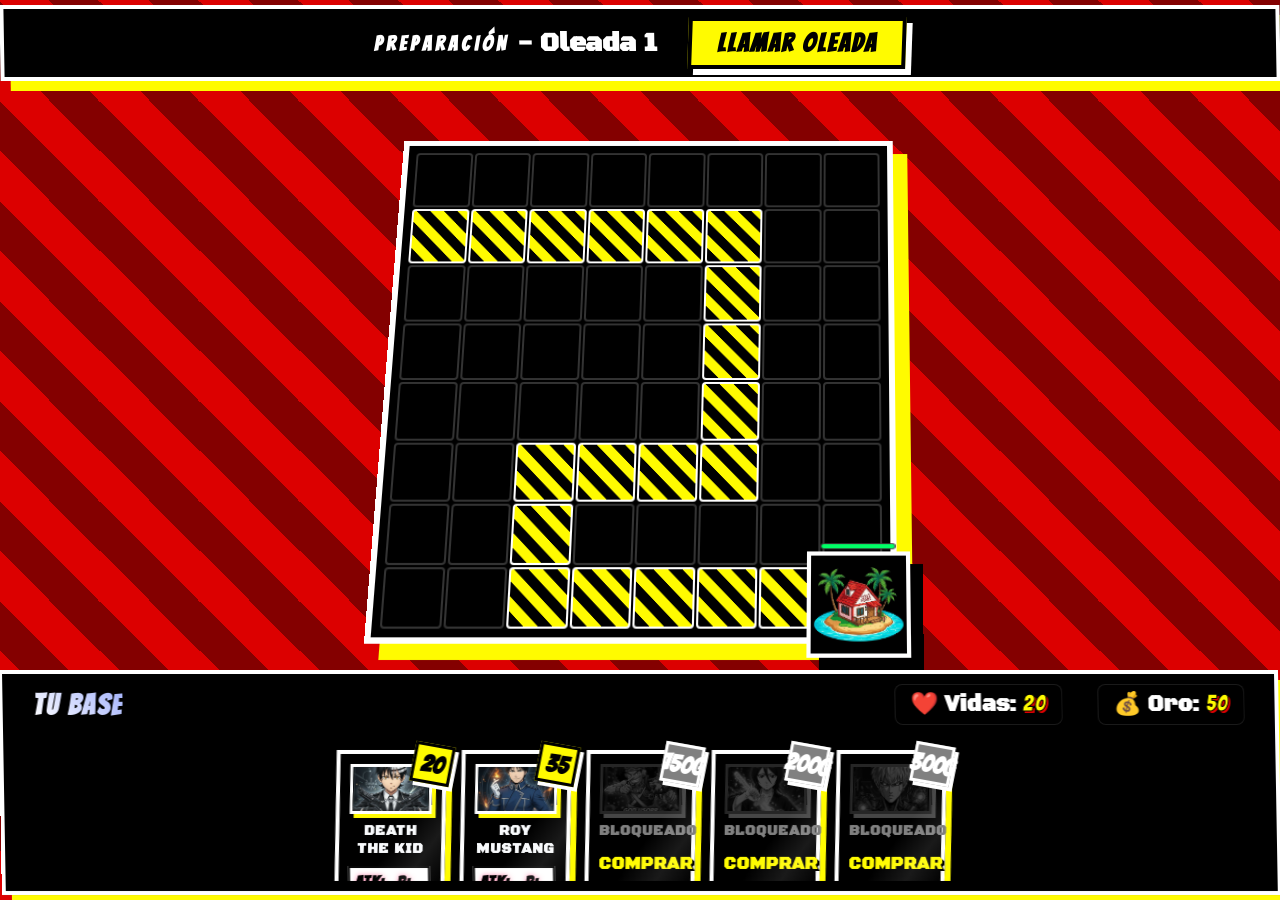
==== project/index.html @ 852def9b "parte 5" ====
<!DOCTYPE html>
<html lang="en">
<head>
    <meta charset="UTF-8">
    <meta name="viewport" content="width=device-width, initial-scale=1.0">
    <title>Anime Tower Defense Board</title>
    <!-- CSS imports -->
    <link rel="stylesheet" href="css/main.css">
    <link rel="stylesheet" href="css/ui.css">
    <link rel="stylesheet" href="css/board.css">
    <link rel="stylesheet" href="css/cards.css">
    <link href="https://fonts.googleapis.com/css2?family=Orbitron:wght@400;700&display=swap" rel="stylesheet">
</head>
<body>
    <div id="game-container">
        <!-- Status Bar (Top) -->
        <header id="status-bar" class="enemy-panel" style="justify-content:center;">
            <h2 id="turn-header" style="animation:none;">
                <span id="turn-indicator">Preparación</span> - Oleada <span id="wave-counter">1</span>
            </h2>
            <button id="btn-next-wave" class="btn-neon" style="margin-left: 30px;">Llamar Oleada</button>
        </header>

        <!-- Main Board -->
        <main id="board-area">
            <!-- Dynamic grid goes here -->
            <div id="grid-container" style="position: relative;">
                <!-- Absolute container for moving enemies & projectiles via CSS/JS -->
                <div id="entities-layer" style="position: absolute; top:0; left:0; width:100%; height:100%; pointer-events:none; z-index:15;"></div>
            </div>
        </main>

        <!-- Bottom Player (You) UI -->
        <footer id="player1-ui" class="player-panel ally-panel">
            <div class="player-header">
                <h2 class="player-name">Tu Base</h2>
                <div class="stats">
                    <p>❤️ Vidas: <span id="p1-hp">20</span></p>
                    <p>💰 Oro: <span id="p1-gold">50</span></p>
                </div>
            </div>
            <!-- Tienda de Torres -->
            <div id="hand-container" class="cards-hand"></div>
        </footer>
    </div>

    <!-- Dice Minigame Modal -->
    <div id="dice-modal" class="modal-overlay hidden">
        <div class="modal-content enemy-panel">
            <h2 class="player-name" style="text-align: center; margin-bottom: 20px;">Lanzamiento de Recompensa</h2>
            <div id="dice-container" class="dice">
                <div class="dice-face" id="dice-face">🎲</div>
            </div>
            <p id="dice-result-text" style="font-size: 1.5rem; text-align: center; margin: 20px 0; color: white; text-shadow: 2px 2px 0px var(--color-bg-dark);">Tu destino te aguarda...</p>
            <button id="btn-roll-dice" class="btn-neon" style="display: block; margin: 0 auto;">Lanzar Dado</button>
            <button id="btn-claim-reward" class="btn-neon hidden" style="display: none; margin: 0 auto; border-color: var(--color-neon-pink); color: var(--color-neon-pink);">Reclamar Botín</button>
        </div>
    </div>

    <!-- JS Core -->
    <script type="module" src="js/main.js"></script>
</body>
</html>
---- project/css/main.css ----
@import url('https://fonts.googleapis.com/css2?family=Bangers&display=swap');
@import url('https://fonts.googleapis.com/css2?family=Black+Ops+One&display=swap');

:root {
    --color-bg-dark: #dc0000; /* P5 Red */
    --color-neon-cyan: #ffffff; /* White High Contrast */
    --color-neon-pink: #000000; /* Pure Black Blocks */
    --color-neon-green: #fffb00; /* Electric Yellow */
    --color-neon-gold: #000000; 
    --color-text-main: #ffffff; /* Letras blancas para destacar en negro */
    --color-panel-bg: #000000; /* Paneles negros puros */
    
    --font-anime: 'Bangers', cursive;
    --font-body: 'Black Ops One', sans-serif;
}

* {
    margin: 0;
    padding: 0;
    box-sizing: border-box;
}

@keyframes slideStripe {
    0% { background-position: 0 0; }
    100% { background-position: 100px 100px; }
}

body {
    background-color: var(--color-bg-dark);
    /* Franjas negras diagonales en movimiento */
    background-image: repeating-linear-gradient(
        45deg,
        transparent,
        transparent 35px,
        rgba(0, 0, 0, 0.4) 35px,
        rgba(0, 0, 0, 0.4) 70px
    );
    background-size: 100px 100px;
    animation: slideStripe 3s linear infinite;
    color: var(--color-text-main);
    font-family: var(--font-body);
    font-size: 1.1rem;
    overflow: hidden; 
}

#game-container {
    display: flex;
    flex-direction: column;
    height: 100vh;
}
---- project/css/ui.css ----
/* css/ui.css */
.player-panel {
    display: flex;
    justify-content: space-between;
    align-items: center;
    padding: 10px 30px;
    background: var(--color-panel-bg);
    border: 4px solid white;
    box-shadow: 10px 10px 0px var(--color-neon-green);
    color: white;
    z-index: 10;
    position: relative;
    max-height: 25vh; /* Keep bottom panel compact */
    transform: skew(-1deg);
}

.enemy-panel {
    border: 4px solid white;
    background: var(--color-panel-bg);
    box-shadow: 10px 10px 0px var(--color-neon-green);
    color: white;
    border-radius: 0;
    transform: skew(1deg);
}

.ally-panel {
    border: 4px solid white;
    background: var(--color-panel-bg);
    box-shadow: 10px 10px 0px var(--color-neon-green);
    color: white;
    border-radius: 0;
    flex-direction: column;
    gap: 15px;
    transform: skew(1deg) translateY(-5px);
}

.player-header {
    width: 100%;
    display: flex;
    justify-content: space-between;
    align-items: center;
}

.player-name {
    font-family: var(--font-anime);
    font-size: 1.8rem;
    text-transform: uppercase;
    letter-spacing: 2px;
    background: linear-gradient(45deg, #fff, #a5b4fc);
    -webkit-background-clip: text;
    background-clip: text;
    -webkit-text-fill-color: transparent;
    color: transparent;
}

.stats p {
    font-size: 1.4rem;
    font-weight: 700;
    display: inline-block;
    margin-left: 30px;
    padding: 5px 15px;
    border-radius: 8px;
    background: rgba(0, 0, 0, 0.3);
    border: 1px solid rgba(255, 255, 255, 0.1);
    backdrop-filter: blur(5px);
}

.stats p span {
    color: var(--color-neon-green); /* Destacar stats en amarillo */
    font-size: 1.3rem;
    font-family: var(--font-anime);
    letter-spacing: 2px;
    -webkit-text-stroke: 1px black;
    text-shadow: 2px 2px 0px var(--color-bg-dark); /* Sombra roja */
}

#status-bar {
    display: flex;
    justify-content: space-between;
    align-items: center;
    padding: 8px 30px;
    margin: 5px 0;
}

#turn-indicator {
    font-family: var(--font-anime);
    font-size: 1.3rem;
    text-transform: uppercase;
    letter-spacing: 4px;
    animation: blinkText 2s infinite;
}

@keyframes blinkText {
    0%, 100% { opacity: 1; }
    50% { opacity: 0.7; }
}

.btn-neon {
    background: var(--color-neon-green);
    border: 4px solid black;
    color: black;
    padding: 8px 25px;
    font-family: var(--font-anime);
    font-size: 1.6rem;
    font-weight: 900;
    letter-spacing: 2px;
    cursor: pointer;
    transition: all 0.1s ease;
    border-radius: 0;
    box-shadow: 6px 6px 0px white; /* Sombra blanca de contraste */
    transform: skew(-3deg);
}

.btn-neon:hover {
    background: white;
    color: black;
    box-shadow: 2px 2px 0px white;
    transform: skew(-3deg) translate(4px, 4px);
}

/* Modales y Minijuego Gacha */
.modal-overlay {
    position: fixed;
    top: 0; left: 0; width: 100%; height: 100%;
    background: rgba(220, 0, 0, 0.8); /* Rojo agresivo */
    display: flex;
    justify-content: center;
    align-items: center;
    z-index: 1000;
    opacity: 1;
    transition: opacity 0.3s ease;
}

.modal-overlay.hidden {
    opacity: 0;
    pointer-events: none;
}

.modal-content {
    background: black; 
    padding: 40px;
    border-radius: 0;
    width: 450px;
    display: flex;
    flex-direction: column;
    border: 6px solid white;
    box-shadow: 15px 15px 0px white; /* Sombra blanca solicitada */
    transform: skew(-2deg);
    color: white;
}

.dice {
    font-size: 7rem;
    text-align: center;
    margin: 20px 0;
    cursor: pointer;
    transition: transform 0.2s;
    text-shadow: 0 4px 20px rgba(255, 255, 255, 0.3);
}

.dice.rolling {
    animation: shake 0.4s infinite linear;
}

@keyframes shake {
    0% { transform: translate(1px, 1px) rotate(0deg); }
    10% { transform: translate(-3px, -2px) rotate(-15deg); }
    20% { transform: translate(-5px, 0px) rotate(15deg); }
    30% { transform: translate(5px, 2px) rotate(0deg); }
    40% { transform: translate(1px, -1px) rotate(15deg); }
    50% { transform: translate(-1px, 2px) rotate(-15deg); }
    60% { transform: translate(-5px, 1px) rotate(0deg); }
    70% { transform: translate(5px, 1px) rotate(-15deg); }
    80% { transform: translate(-1px, -1px) rotate(15deg); }
    90% { transform: translate(1px, 2px) rotate(0deg); }
    100% { transform: translate(1px, -2px) rotate(-15deg); }
}
---- project/css/board.css ----
/* css/board.css */
#board-area {
    flex-grow: 1;
    display: flex;
    justify-content: center;
    align-items: center;
    padding: 10px;
    perspective: 1000px; /* 3D effect base */
    min-height: 0;
    overflow: hidden;
}

#grid-container {
    display: grid;
    grid-template-columns: repeat(8, min(6.5vh, 7.5vw, 70px));
    grid-template-rows: repeat(8, min(6.5vh, 7.5vw, 70px));
    gap: 2px;
    padding: 8px;
    background: #000000; /* Tablero completamente negro */
    border: 6px solid white;
    border-radius: 0;
    box-shadow: 15px 15px 0px var(--color-neon-green);
    transform: rotateX(10deg) skew(-2deg); /* Perspectiva agresiva */
    transition: transform 0.5s ease;
}

#grid-container:hover {
    transform: rotateX(0deg);
}

.grid-cell {
    background-color: transparent;
    border: 2px solid #333333; /* Gris oscuro para no sobrecargar el fondo negro */
    width: 100%;
    height: 100%;
    transition: all 0.3s;
    position: relative;
    display: flex;
    justify-content: center;
    align-items: center;
    border-radius: 4px;
}

.grid-cell:hover {
    background-color: var(--color-neon-green); 
    border-color: white;
    transform: scale(1.05); /* Pop agresivo */
    z-index: 5;
    box-shadow: 4px 4px 0px white;
}

.grid-cell.drag-over {
    background-color: var(--color-bg-dark) !important;
    border-color: white;
    transform: scale(1.05);
    box-shadow: 4px 4px 0px white;
    z-index: 10;
}

.unit-token {
    width: 85%;
    height: 85%;
    border-radius: 50%;
    background-color: #000;
    background-size: cover;
    background-position: center;
    border: 3px solid;
    transition: all 0.3s cubic-bezier(0.175, 0.885, 0.32, 1.275);
    cursor: grab;
    z-index: 5;
    display: flex;
    justify-content: center;
    align-items: flex-end;
    pointer-events: auto; /* Restore interactivity blocked by entities-layer */
}

.unit-token:hover {
    transform: scale(1.1) translateY(-5px);
}

.unit-token:active {
    cursor: grabbing;
    transform: scale(0.95);
}

.unit-p1 {
    border: 4px solid white;
    border-radius: 0;
    box-shadow: 6px 6px 0px var(--color-neon-green);
}

.unit-p2 {
    border: 4px solid white;
    border-radius: 50%; /* Contraste: enemigos esferas, aliados cuadrados */
    box-shadow: 6px 6px 0px var(--color-neon-green);
}

.unit-hp {
    background: black;
    color: white;
    font-size: 14px;
    font-family: var(--font-anime);
    font-weight: 900;
    padding: 2px 8px;
    border-radius: 0;
    transform: translateY(15px) skew(-5deg);
    border: 3px solid white;
    box-shadow: 4px 4px 0px var(--color-bg-dark);
}

/* Nuevas animaciones Game Juice */
@keyframes bob {
    0% { transform: translateY(0px) scale(1); }
    50% { transform: translateY(-8px) scale(1.05); }
    100% { transform: translateY(0px) scale(1); }
}

.enemy-bob {
    animation: bob 1s infinite ease-in-out;
    transition: left 0.05s linear, top 0.05s linear; /* Interpola frames a nivel CSS si bajan los fps */
}

/* Barras de vida de tropas encima */
.hp-bg {
    position: absolute;
    top: -12px;
    left: 10%;
    width: 80%;
    height: 6px;
    background-color: rgba(0,0,0,0.8);
    border: 1px solid rgba(255,255,255,0.2);
    border-radius: 4px;
    overflow: hidden;
}

.hp-fill {
    height: 100%;
    width: 100%;
    background-color: #00ff66;
    transition: width 0.2s ease-out, background-color 0.2s;
}
---- project/css/cards.css ----
/* css/cards.css */
#hand-container {
    width: 100%;
}

.cards-hand {
    display: flex;
    gap: 15px;
    padding: 10px 15px 20px;
    overflow-x: auto;
    justify-content: center;
    perspective: 1000px;
}

.card {
    width: 110px;
    height: 140px;
    background: black;
    border: 4px solid white;
    border-radius: 0;
    padding: 10px;
    display: flex;
    flex-direction: column;
    cursor: grab;
    transition: all 0.2s cubic-bezier(0.25, 0.8, 0.25, 1);
    position: relative;
    box-shadow: 6px 6px 0px var(--color-neon-green);
    transform: skew(-2deg);
    color: white;
}

/* Foil Effect using before pseudoelement */
.card::before {
    content: '';
    position: absolute;
    top: 0; left: 0; right: 0; bottom: 0;
    border-radius: 10px;
    background: linear-gradient(125deg, rgba(255,255,255, 0) 30%, rgba(255,255,255, 0.1) 40%, rgba(255,255,255, 0) 50%);
    background-size: 200% 200%;
    z-index: 2;
    pointer-events: none;
    transition: 0.5s ease;
}

.card:hover::before {
    background-position: 100% 100%;
}

.card:hover {
    transform: skew(-2deg) translateY(-5px) scale(1.05);
    border-color: white;
    box-shadow: 10px 10px 0px var(--color-neon-green);
    background: var(--color-bg-dark);
    z-index: 20;
}

.card:active {
    cursor: grabbing;
    transform: scale(0.95);
}

.card-cost {
    position: absolute;
    top: -10px;
    right: -10px;
    background: var(--color-neon-green);
    color: black;
    width: 40px;
    height: 40px;
    border-radius: 0;
    display: flex;
    justify-content: center;
    align-items: center;
    font-weight: 900;
    font-size: 1.5rem;
    font-family: var(--font-anime);
    box-shadow: 4px 4px 0px white;
    z-index: 3;
    border: 3px solid black;
    transform: rotate(10deg);
}

.card-img {
    width: 100%;
    height: 50px;
    object-fit: cover;
    border-radius: 0;
    background-color: transparent;
    border: 3px solid white;
    box-shadow: 4px 4px 0px var(--color-neon-green);
    position: relative;
    z-index: 1;
}

.card-title {
    font-size: 0.9rem;
    text-align: center;
    font-weight: 700;
    color: #f8fafc;
    margin: 8px 0;
    font-family: var(--font-body);
    text-transform: uppercase;
    letter-spacing: 1px;
}

.card-stats {
    display: flex;
    justify-content: space-between;
    font-size: 1.1rem;
    font-weight: bold;
    background: white; 
    color: black;
    padding: 5px;
    border-radius: 0;
    border: 2px solid black;
    font-family: var(--font-anime);
    letter-spacing: 1px;
    transform: skew(2deg);
}

.card-stats span {
    color: var(--color-neon-pink);
    text-shadow: 0 0 5px rgba(255, 0, 85, 0.5);
}

.dragging {
    opacity: 0.3 !important;
    transform: scale(0.8) !important;
}
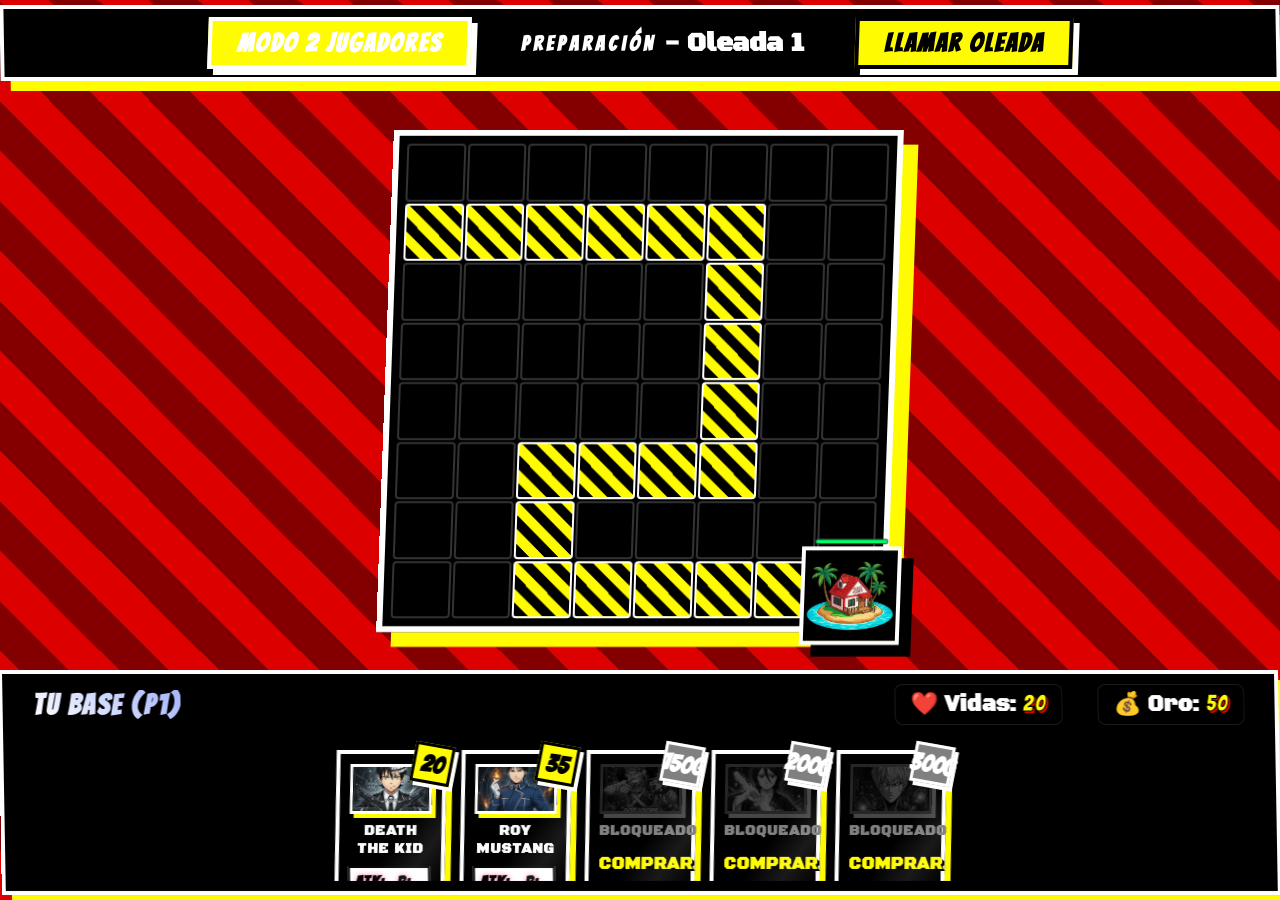
==== commit e15fd266: "final te lo juro por snoopy" ====
--- a/project/index.html
+++ b/project/index.html
@@ -4,7 +4,6 @@
     <meta charset="UTF-8">
     <meta name="viewport" content="width=device-width, initial-scale=1.0">
     <title>Anime Tower Defense Board</title>
-    <!-- CSS imports -->
     <link rel="stylesheet" href="css/main.css">
     <link rel="stylesheet" href="css/ui.css">
     <link rel="stylesheet" href="css/board.css">
@@ -13,38 +12,39 @@
 </head>
 <body>
     <div id="game-container">
-        <!-- Status Bar (Top) -->
-        <header id="status-bar" class="enemy-panel" style="justify-content:center;">
-            <h2 id="turn-header" style="animation:none;">
+        <header id="status-bar" class="enemy-panel" style="justify-content:center; align-items:center;">
+            <button id="btn-toggle-2p" class="btn-neon" style="margin-right: 30px; border-color: var(--color-neon-cyan); color: var(--color-neon-cyan);">Modo 2 Jugadores</button>
+            <h2 id="turn-header" style="animation:none; margin: 0 20px;">
                 <span id="turn-indicator">Preparación</span> - Oleada <span id="wave-counter">1</span>
             </h2>
             <button id="btn-next-wave" class="btn-neon" style="margin-left: 30px;">Llamar Oleada</button>
         </header>
 
-        <!-- Main Board -->
         <main id="board-area">
-            <!-- Dynamic grid goes here -->
-            <div id="grid-container" style="position: relative;">
-                <!-- Absolute container for moving enemies & projectiles via CSS/JS -->
-                <div id="entities-layer" style="position: absolute; top:0; left:0; width:100%; height:100%; pointer-events:none; z-index:15;"></div>
+            <div id="board-wrapper-p1" class="board-wrapper active-board">
+                <div id="grid-container-p1" class="grid-container" style="position: relative;">
+                    <div id="entities-layer-p1" class="entities-layer" style="position: absolute; top:0; left:0; width:100%; height:100%; pointer-events:none; z-index:15;"></div>
+                </div>
+            </div>
+            <div id="board-wrapper-p2" class="board-wrapper hidden-board" style="display: none;">
+                <div id="grid-container-p2" class="grid-container" style="position: relative;">
+                    <div id="entities-layer-p2" class="entities-layer" style="position: absolute; top:0; left:0; width:100%; height:100%; pointer-events:none; z-index:15;"></div>
+                </div>
             </div>
         </main>
 
-        <!-- Bottom Player (You) UI -->
         <footer id="player1-ui" class="player-panel ally-panel">
             <div class="player-header">
-                <h2 class="player-name">Tu Base</h2>
+                <h2 id="player-name-label" class="player-name">Tu Base (P1)</h2>
                 <div class="stats">
                     <p>❤️ Vidas: <span id="p1-hp">20</span></p>
                     <p>💰 Oro: <span id="p1-gold">50</span></p>
                 </div>
             </div>
-            <!-- Tienda de Torres -->
             <div id="hand-container" class="cards-hand"></div>
         </footer>
     </div>
 
-    <!-- Dice Minigame Modal -->
     <div id="dice-modal" class="modal-overlay hidden">
         <div class="modal-content enemy-panel">
             <h2 class="player-name" style="text-align: center; margin-bottom: 20px;">Lanzamiento de Recompensa</h2>
@@ -57,7 +57,6 @@
         </div>
     </div>
 
-    <!-- JS Core -->
     <script type="module" src="js/main.js"></script>
 </body>
 </html>
--- a/project/css/main.css
+++ b/project/css/main.css
@@ -2,13 +2,13 @@
 @import url('https://fonts.googleapis.com/css2?family=Black+Ops+One&display=swap');
 
 :root {
-    --color-bg-dark: #dc0000; /* P5 Red */
-    --color-neon-cyan: #ffffff; /* White High Contrast */
-    --color-neon-pink: #000000; /* Pure Black Blocks */
-    --color-neon-green: #fffb00; /* Electric Yellow */
+    --color-bg-dark: #dc0000; 
+    --color-neon-cyan: #ffffff; 
+    --color-neon-pink: #000000; 
+    --color-neon-green: #fffb00; 
     --color-neon-gold: #000000; 
-    --color-text-main: #ffffff; /* Letras blancas para destacar en negro */
-    --color-panel-bg: #000000; /* Paneles negros puros */
+    --color-text-main: #ffffff; 
+    --color-panel-bg: #000000; 
     
     --font-anime: 'Bangers', cursive;
     --font-body: 'Black Ops One', sans-serif;
@@ -27,7 +27,6 @@
 
 body {
     background-color: var(--color-bg-dark);
-    /* Franjas negras diagonales en movimiento */
     background-image: repeating-linear-gradient(
         45deg,
         transparent,
--- a/project/css/ui.css
+++ b/project/css/ui.css
@@ -1,4 +1,3 @@
-/* css/ui.css */
 .player-panel {
     display: flex;
     justify-content: space-between;
@@ -10,7 +9,7 @@
     color: white;
     z-index: 10;
     position: relative;
-    max-height: 25vh; /* Keep bottom panel compact */
+    max-height: 25vh; 
     transform: skew(-1deg);
 }
 
@@ -66,12 +65,12 @@
 }
 
 .stats p span {
-    color: var(--color-neon-green); /* Destacar stats en amarillo */
+    color: var(--color-neon-green);
     font-size: 1.3rem;
     font-family: var(--font-anime);
     letter-spacing: 2px;
     -webkit-text-stroke: 1px black;
-    text-shadow: 2px 2px 0px var(--color-bg-dark); /* Sombra roja */
+    text-shadow: 2px 2px 0px var(--color-bg-dark); 
 }
 
 #status-bar {
@@ -107,7 +106,7 @@
     cursor: pointer;
     transition: all 0.1s ease;
     border-radius: 0;
-    box-shadow: 6px 6px 0px white; /* Sombra blanca de contraste */
+    box-shadow: 6px 6px 0px white; 
     transform: skew(-3deg);
 }
 
@@ -118,11 +117,10 @@
     transform: skew(-3deg) translate(4px, 4px);
 }
 
-/* Modales y Minijuego Gacha */
 .modal-overlay {
     position: fixed;
     top: 0; left: 0; width: 100%; height: 100%;
-    background: rgba(220, 0, 0, 0.8); /* Rojo agresivo */
+    background: rgba(220, 0, 0, 0.8); 
     display: flex;
     justify-content: center;
     align-items: center;
@@ -144,7 +142,7 @@
     display: flex;
     flex-direction: column;
     border: 6px solid white;
-    box-shadow: 15px 15px 0px white; /* Sombra blanca solicitada */
+    box-shadow: 15px 15px 0px white; 
     transform: skew(-2deg);
     color: white;
 }
--- a/project/css/board.css
+++ b/project/css/board.css
@@ -1,36 +1,49 @@
-/* css/board.css */
 #board-area {
     flex-grow: 1;
     display: flex;
     justify-content: center;
     align-items: center;
+    gap: 40px;
     padding: 10px;
-    perspective: 1000px; /* 3D effect base */
+    perspective: 1000px; 
     min-height: 0;
     overflow: hidden;
 }
 
-#grid-container {
+.board-wrapper {
+    display: flex;
+    flex-direction: column;
+    align-items: center;
+    transition: transform 0.3s ease, filter 0.3s ease;
+}
+
+.board-wrapper.inactive-board {
+    filter: brightness(0.4) grayscale(50%);
+    transform: scale(0.9);
+    pointer-events: none;
+}
+
+.grid-container {
     display: grid;
     grid-template-columns: repeat(8, min(6.5vh, 7.5vw, 70px));
     grid-template-rows: repeat(8, min(6.5vh, 7.5vw, 70px));
     gap: 2px;
     padding: 8px;
-    background: #000000; /* Tablero completamente negro */
+    background: #000000; 
     border: 6px solid white;
     border-radius: 0;
     box-shadow: 15px 15px 0px var(--color-neon-green);
-    transform: rotateX(10deg) skew(-2deg); /* Perspectiva agresiva */
+    transform: rotateX(10deg) skew(-2deg); 
     transition: transform 0.5s ease;
 }
 
-#grid-container:hover {
+.grid-container:hover {
     transform: rotateX(0deg);
 }
 
 .grid-cell {
     background-color: transparent;
-    border: 2px solid #333333; /* Gris oscuro para no sobrecargar el fondo negro */
+    border: 2px solid #333333; 
     width: 100%;
     height: 100%;
     transition: all 0.3s;
@@ -44,7 +57,7 @@
 .grid-cell:hover {
     background-color: var(--color-neon-green); 
     border-color: white;
-    transform: scale(1.05); /* Pop agresivo */
+    transform: scale(1.05); 
     z-index: 5;
     box-shadow: 4px 4px 0px white;
 }
@@ -71,7 +84,7 @@
     display: flex;
     justify-content: center;
     align-items: flex-end;
-    pointer-events: auto; /* Restore interactivity blocked by entities-layer */
+    pointer-events: auto; 
 }
 
 .unit-token:hover {
@@ -91,7 +104,7 @@
 
 .unit-p2 {
     border: 4px solid white;
-    border-radius: 50%; /* Contraste: enemigos esferas, aliados cuadrados */
+    border-radius: 50%; 
     box-shadow: 6px 6px 0px var(--color-neon-green);
 }
 
@@ -108,7 +121,6 @@
     box-shadow: 4px 4px 0px var(--color-bg-dark);
 }
 
-/* Nuevas animaciones Game Juice */
 @keyframes bob {
     0% { transform: translateY(0px) scale(1); }
     50% { transform: translateY(-8px) scale(1.05); }
@@ -117,10 +129,9 @@
 
 .enemy-bob {
     animation: bob 1s infinite ease-in-out;
-    transition: left 0.05s linear, top 0.05s linear; /* Interpola frames a nivel CSS si bajan los fps */
+    transition: left 0.05s linear, top 0.05s linear;
 }
 
-/* Barras de vida de tropas encima */
 .hp-bg {
     position: absolute;
     top: -12px;
--- a/project/css/cards.css
+++ b/project/css/cards.css
@@ -1,4 +1,3 @@
-/* css/cards.css */
 #hand-container {
     width: 100%;
 }
@@ -29,7 +28,6 @@
     color: white;
 }
 
-/* Foil Effect using before pseudoelement */
 .card::before {
     content: '';
     position: absolute;
